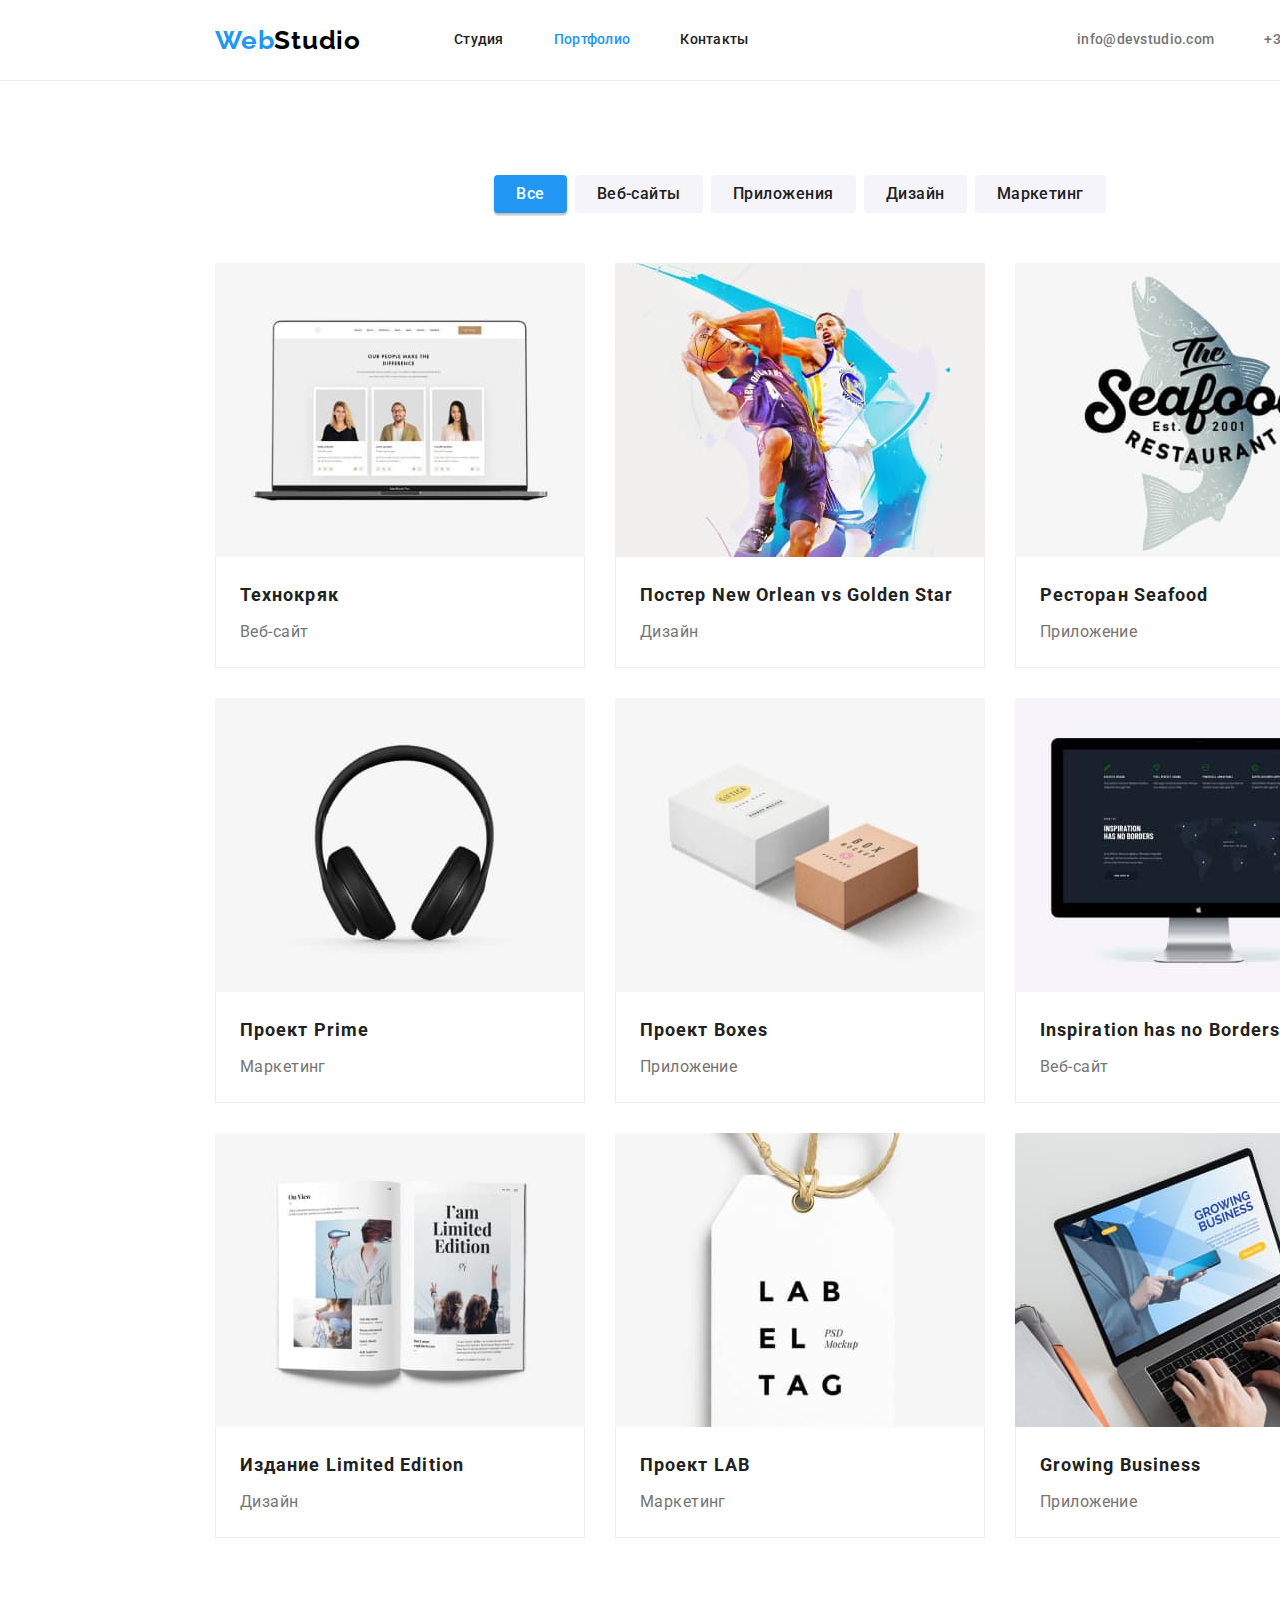
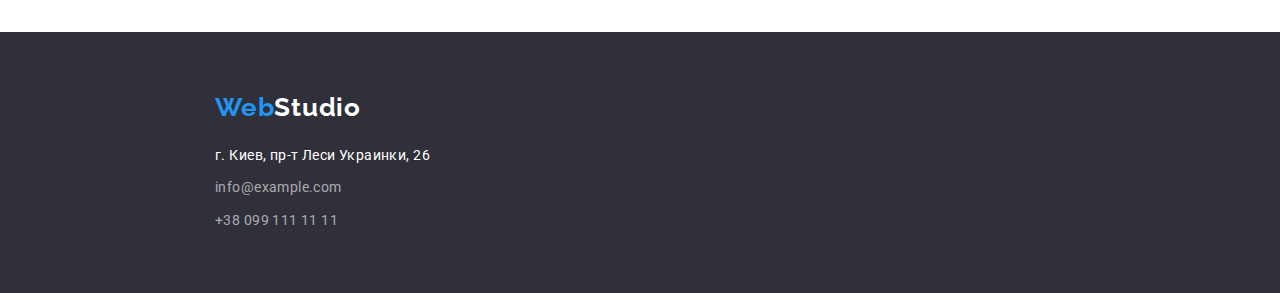
==== portfolio.html @ f5ab1e6b "додано попередні дані і свг-спрайт" ====
<!DOCTYPE html>
<html lang="ru">
<head>
    <meta charset="UTF-8">
    <meta http-equiv="X-UA-Compatible" content="IE=edge">
    <meta name="viewport" content="width=device-width, initial-scale=1.0">
    <title>Portfolio</title>
    <link rel="preconnect" href="https://fonts.googleapis.com">
    <link rel="preconnect" href="https://fonts.gstatic.com" crossorigin>
    <link href="https://fonts.googleapis.com/css2?family=Raleway:wght@700&family=Roboto:wght@400;500;700;900&display=swap"
        rel="stylesheet">
    <link rel="stylesheet" href="https://cdnjs.cloudflare.com/ajax/libs/modern-normalize/1.1.0/modern-normalize.min.css
    ">
    <link rel="stylesheet" href="./css/styles.css">
</head>
<body>
<header class="page-header">
    <div class="conteiner main-nav">
        <a href="./index.html" class="logo"><span class="web-logo">Web</span>Studio</a>
        <nav>
            <ul class="site-nav list">
                <li class="item"><a href="./index.html" class="link">Студия</a></li>
                <li class="item"><a href="./portfolio.html" class="link current">Портфолио</a></li>
                <li class="item"><a href="" class="link">Контакты</a></li>
            </ul>
        </nav>
        <ul class="contacts list">
            <li class="item"><a href="mailto:info@devstudio.com" class="link">info@devstudio.com</a></li>
            <li class="item"><a href="tel:+380961111111" class="link">+38 096 111 11 11</a></li>
        </ul>
    </div>
</header>
<main>
    <section class="example-page section">
        <div class="conteiner">
        <h1 class="main-title work">Примеры работ</h1>
        <ul class="filter list">
           <li class="filter-item"><button type="button" class="button-filter current">Все</button></li> 
            <li class="filter-item"><button type="button" class="button-filter">Веб-сайты</button></li>
            <li class="filter-item"><button type="button" class="button-filter">Приложения</button></li>
            <li class="filter-item"><button type="button" class="button-filter">Дизайн</button></li>
            <li class="filter-item"><button type="button" class="button-filter">Маркетинг</button></li>
        </ul>
        <ul class="example list">
            <li class="example-item">
                <img src="./images/portfolio1.jpg" alt="Фотография веб-сайта" width="370">
                <div class="text">
                <h2 class="work-title">Технокряк</h2>
                <p class="example-text">Веб-сайт</p>
                </div>
            </li>
            <li class="example-item">
                <img src="./images/portfolio2.jpg" alt="Два баскетболиста" width="370">
                <div class="text">
                <h2 class="work-title">Постер <span lang="en">New Orlean vs Golden Star</span></h2>
                <p class="example-text">Дизайн</p>
                </div>
            </li>
            <li class="example-item">
                <img src="./images/portfolio3.jpg" alt="Логотип ресторана" width="370">
                <div class="text">
                <h2 class="work-title">Ресторан <span lang="en">Seafood</span></h2>
                <p class="example-text">Приложение</p>
                </div>
            </li>
            <li class="example-item">
                <img src="./images/portfolio4.jpg" alt="Наушники" width="370">
                <div class="text">
                <h2 class="work-title">Проект <span lang="en">Prime</span></h2>
                <p class="example-text">Маркетинг</p>
                </div>
            </li>
            <li class="example-item">
                <img src="./images/portfolio5.jpg" alt="Две коробки" width="370">
                <div class="text">
                <h2 class="work-title">Проект <span lang="en">Boxes</span></h2>
                <p class="example-text">Приложение</p>
                </div>
            </li>
            <li class="example-item">
                <img src="./images/portfolio6.jpg" alt="Монитор" width="370">
                <div class="text">
                <h2 lang="en" class="work-title">Inspiration has no Borders</h2>
                <p class="example-text">Веб-сайт</p>
                </div>
            </li>
            <li class="example-item">
                <img src="./images/portfolio7.jpg" alt="Журнал" width="370">
                <div class="text">
                <h2 class="work-title">Издание <span lang="en">Limited Edition</span></h2>
                <p class="example-text">Дизайн</p>
                </div>
            </li>
            <li class="example-item">
                <img src="./images/portfolio8.jpg" alt="Илюстрацыя бирки" width="370">
                <div class="text">
                <h2 class="work-title">Проект <span lang="en">LAB</span></h2>
                <p class="example-text">Маркетинг</p>
                </div>
            </li>
            <li class="example-item">
                <img src="./images/portfolio9.jpg" alt="Ноутбук" width="370">
                <div class="text">
                <h2 lang="en" class="work-title">Growing Business</h2>
                <p class="example-text">Приложение</p>
                </div>
            </li>
        </ul>
        </div>
    </section>
</main>
<footer class="page-footer">
    <div class="conteiner">
        <a href="./index.html" class="logo footer"><span class="web-logo">Web</span>Studio</a>
        <address>
            <ul class="contacts-footer list">
                <li class="item"><a href="" class="link place">г. Киев, пр-т Леси Украинки, 26</a></li>
                <li class="item"><a href="mailto:info@example.com" class="link">info@example.com</a></li>
                <li class="item"><a href="tel:+380991111111" class="link">+38 099 111 11 11</a></li>
            </ul>
        </address>
    </div>
</footer>
</body>
</html>
---- css/styles.css ----
:root {
  --primary-text-color: #757575;
  --title-text-color: #212121;
  --accent-color: #2196f3;
  --accent-color-button: #188ce8;
  --background-color: #ffffff;
  --banner-color: #2f303a;
  --section-color: #f5f4fa;
  --footer-color: #2f303a;
  --logo-color: #000000;
  --footer-contacts-color: rgba(255, 255, 255, 0.6);
  --boder-color: #ECECEC;
  --boder-color-portfolio: #EEEEEE;
  --boder-shadow: 0px 1px 3px rgba(0, 0, 0, 0.12), 0px 1px 1px rgba(0, 0, 0, 0.14), 0px 2px 1px rgba(0, 0, 0, 0.2);
}

/* стиль сторінки */
body {
  width: 1600px;
  background-color: var(--background-color);
  color: var(--primary-text-color);
  font-family: Roboto, sans-serif;
  font-size: 14px;
  line-height: 1.71;
  letter-spacing: 0.03em;
}

.conteiner {
  width: 1200px;
  padding-left: 15px;
  padding-right: 15px;
  margin: 0 auto;
}

.section{
  padding-top: 94px;
  padding-bottom: 94px;
}

.work.section {
  padding-top: 0;
  padding-bottom: 94px;
} 

/* логотип */
.logo {
  padding-top: 24px;
  padding-bottom: 24px;

  color: var(--logo-color);
  font-family: Raleway, sans-serif;
  font-weight: bold;
  font-size: 26px;
  line-height: 1.19;
  letter-spacing: 0.03em;
  text-decoration: none;
}

.web-logo {
  color: var(--accent-color);
}
.logo.footer {
  margin-bottom: 20px;
  padding: 0;
  color: var(--background-color);
}

/* списки */
.list {
  padding: 0;
  margin: 0;
  list-style: none;
}

/* Хеддер  */

.page-header{
   border-bottom: 1px solid var(--boder-color); 
}

/* навігація, контакти */
.main-nav{
  display: flex;
  align-items: center;
  
}

.site-nav .link,
.contacts .link {
  font-family: Roboto, sans-serif;
  font-weight: 500;
  font-size: 14px;
  line-height: 1.14;
  letter-spacing: 0.02em;
  text-decoration: none;
}

.site-nav{
  display: flex;
  margin-left: 93px;
}

.site-nav .item:not(:last-child){
  margin-right: 50px;
}

.site-nav .link {
  display: block;
  padding-top: 32px;
  padding-bottom: 32px;  

  color: var(--title-text-color);
}
.site-nav .current {
  color: var(--accent-color);
}

.contacts{
  display: flex;
  margin-left: auto;
}

.contacts .item:not(:last-child){
  margin-right: 50px;
}

.contacts .link {
  display: block;
  padding-top: 32px;
  padding-bottom: 32px;  

  color: var(--primary-text-color); 
}

.site-nav .link:hover,
.site-nav .link:focus,
.contacts .link:hover,
.contacts .link:focus,
.contacts-footer .link:hover,
.contacts-footer .link:focus {
  color: var(--accent-color);
}

/* головна частина */
.main-part {
padding-top: 200px;
padding-bottom: 200px;
background-color: var(--banner-color); 
}
.main-title {
  margin-top: 0;
  margin-bottom: 30px;
  color: var(--background-color);
  font-weight: 900;
  font-size: 44px;
  line-height: 1.36;
  text-align: center;
  letter-spacing: 0.06em;
  text-transform: uppercase;
}
.main-button {
  border: 0;
  border-radius: 4px;
  padding: 10px 32px;
  min-width: 200px;
  margin-left: auto;
  margin-right: auto;

  background-color: var(--accent-color);
  color: var(--background-color);
  font-family: Roboto, sans-serif;
  font-weight: bold;
  font-size: 16px;
  line-height: 1.87;
  display: flex;
  align-items: center;
  text-align: center;
  letter-spacing: 0.06em;
  box-shadow: 0px 4px 4px rgba(0, 0, 0, 0.15);
  cursor: pointer;
}

.main-button:hover,
.main-button:focus {
  background-color: var(--accent-color-button);
}

/* Секції - фон,текст */
.specifics-list{
  display: flex;
}

.specifics-item{
  width: 270px;
}

.specifics-item:not(:last-child){
  margin-right: 30px;
} 

.title {
  margin-top: 0;
  margin-bottom: 50px;
  color: var(--title-text-color);
  font-weight: bold;
  font-size: 36px;
  line-height: 1.17;
  text-align: center;
}
.title.hide{
  display: none;
}

.specifics-item .title-item {
  margin-top: 0;
  margin-bottom: 10px;
  color: var(--title-text-color);
  font-weight: bold;
  font-size: 14px;
  line-height: 1.14;
  text-transform: uppercase;
}
.specifics-item p{
  margin-top: 0;
  margin-bottom: 0;
}

/* чим займаємося */
.list.work-list{
  display: flex;
  margin-top: 50px;
}

.work-list .item:not(:last-child){
  margin-right: 30px;
}

/* Наша команда */
.workers {
  background-color: var(--section-color);
}

.list.workers-list{
  display: flex;
}

.workers-item:not(:last-child){
  margin-right: 30px;
}

img{
  display: block;
  max-width: 100%;
  height: auto;
}

.card{
  
  box-shadow: var(--boder-shadow);
  border-radius: 0px 0px 4px 4px;
  overflow: hidden;
}

.card-content{
  padding-top: 30px;
  padding-bottom: 30px;

  background-color: var(--background-color);
}

.workers-item .title-item {
  margin-bottom: 10px;
  margin-top: 0;
  color: var(--title-text-color);
  font-weight: 500;
  font-size: 16px;
  line-height: 1.19;
  text-align: center;
}

.workers-item .profession {
  margin-top: 0;
  margin-bottom: 0px;

  font-size: 16px;
  line-height: 1.19;
  text-align: center;
}

/* футер */
.page-footer {
  background-color: var(--footer-color);
  padding-top: 60px;
  padding-bottom: 60px;
}

.contacts-footer{
  display: flex;
  flex-direction: column;
  margin-top: 20px;
}

.contacts-footer .item:not(:last-child){
  margin-bottom: 9px;
}

.contacts-footer .link {
  color: var(--footer-contacts-color);
  font-style: normal;
  font-size: 14px;
  line-height: 1.71;
  letter-spacing: 0.03em;
  text-decoration: none;
}

.contacts-footer .place {
  color: var(--background-color);
  text-decoration: none;
}

/* Сторінка ПОРТФОЛІО */

/* фільтр */
.filter.list{
  display: flex;
  justify-content: center;
  margin-bottom: 50px;
}

.filter-item:not(:last-child){
  margin-right: 8px;
}

.main-title.work{
  color: var(--title-text-color);
  margin-bottom: 0;

  display: none;
}
.filter {
  list-style: none;
}
.button-filter {
  padding: 6px 22px;
  color: var(--title-text-color);
  background-color: var(--section-color);
  font-family: Roboto, sans-serif;
  font-weight: 500;
  font-size: 16px;
  line-height: 1.62;
  text-align: center;
  letter-spacing: 0.03em;
  cursor: pointer;
  border-radius: 4px;
  border: 0;
}

.button-filter:hover,
.button-filter:focus,
.button-filter.current {
  background-color: var(--accent-color);
  color: var(--background-color);
  box-shadow: 0px 3px 1px rgba(0, 0, 0, 0.1), 0px 1px 2px rgba(0, 0, 0, 0.08), 0px 2px 2px rgba(0, 0, 0, 0.12);
}

/* роботи */
  .example.list{
    display: flex;
    flex-wrap: wrap;
  }

  .example-item{
    width: 370px;
    margin-right: 30px;
    margin-bottom: 30px;    
  }

  .example-item:nth-child(3n){
    margin-right: 0;
  }

  .example-item:nth-last-child(-n + 3){
    margin-bottom: 0;
  }

  .text{
    background-color: var(--background-color);
    padding: 20px 24px;

    border-bottom: 1px solid var(--boder-color-portfolio);
    border-left: 1px solid var(--boder-color-portfolio);
    border-right: 1px solid var(--boder-color-portfolio);
  }

  .example-text{
  margin-top: 0;
  margin-bottom: 0;

  font-size: 16px;
  line-height: 1.87;}


.work-title {
  margin-top: 0;
  margin-bottom: 4px;
  color: var(--title-text-color);
  font-weight: bold;
  font-size: 18px;
  line-height: 2;
  letter-spacing: 0.06em;
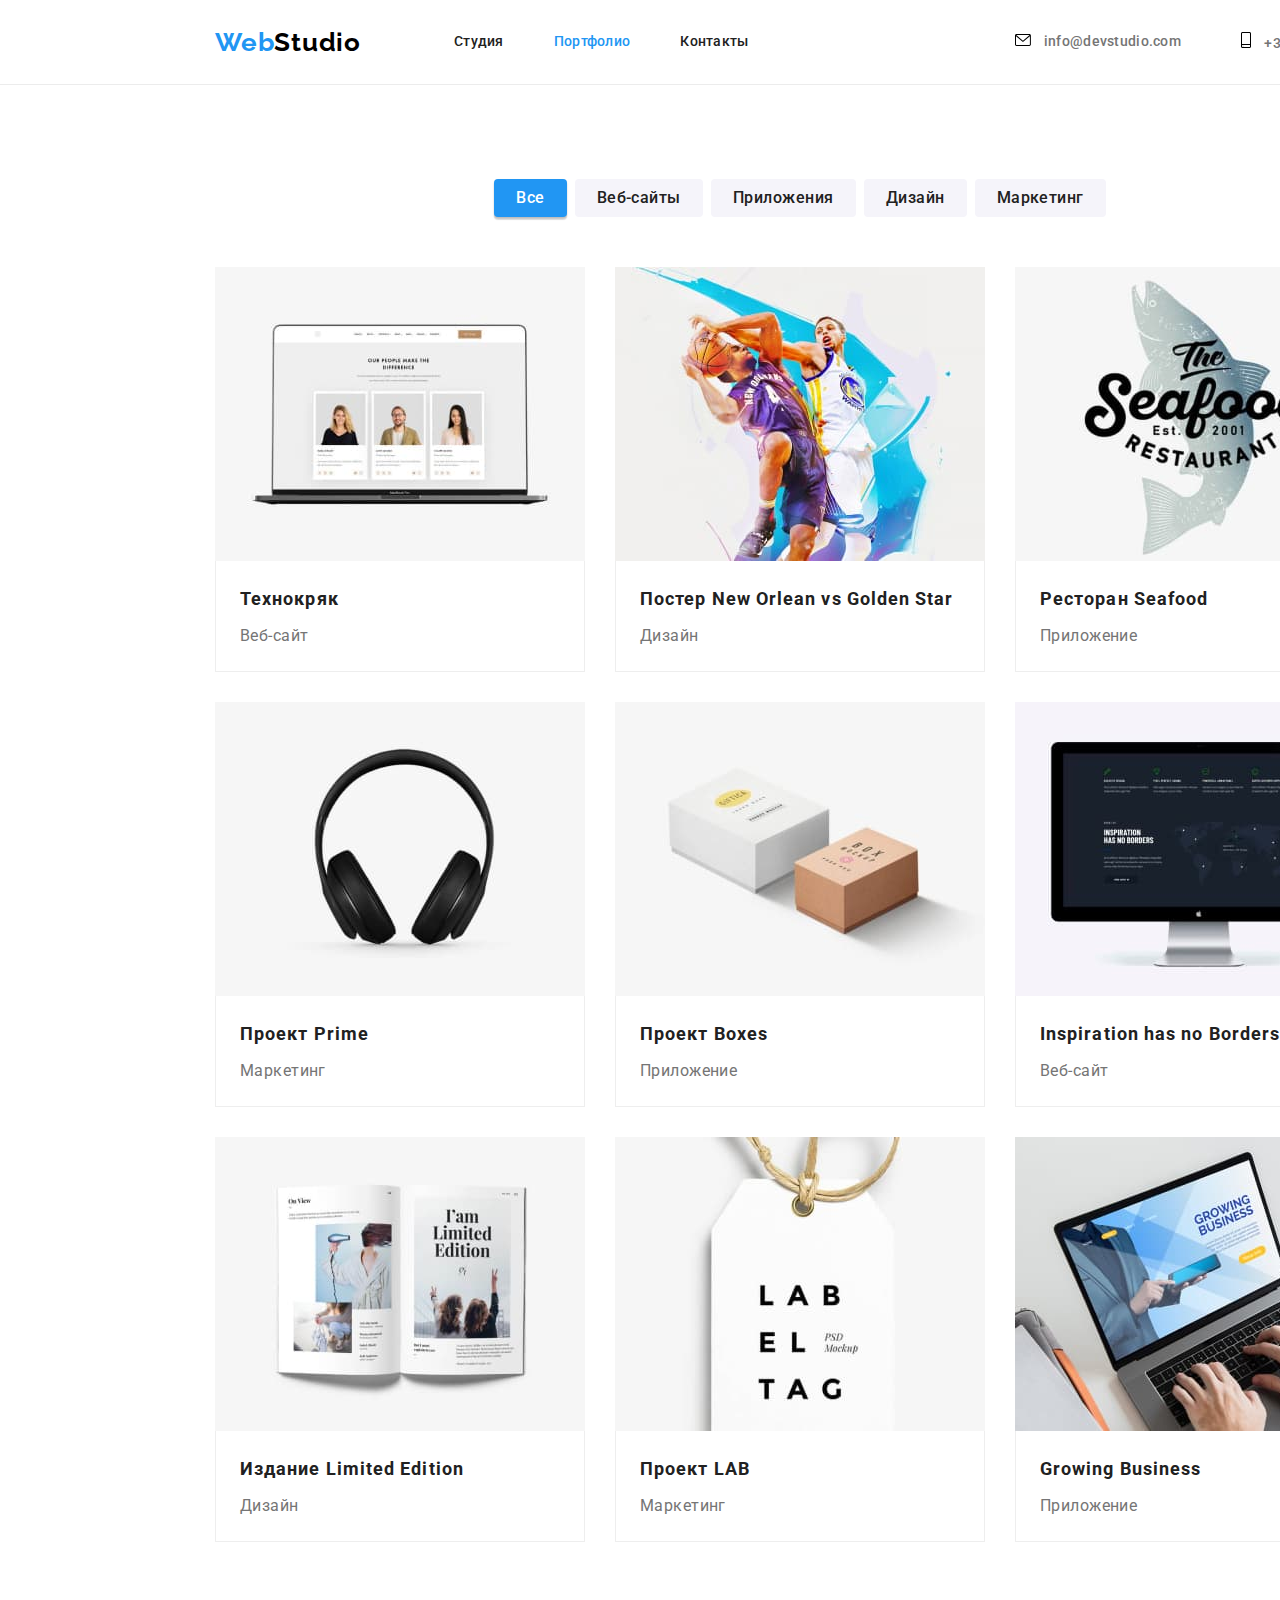
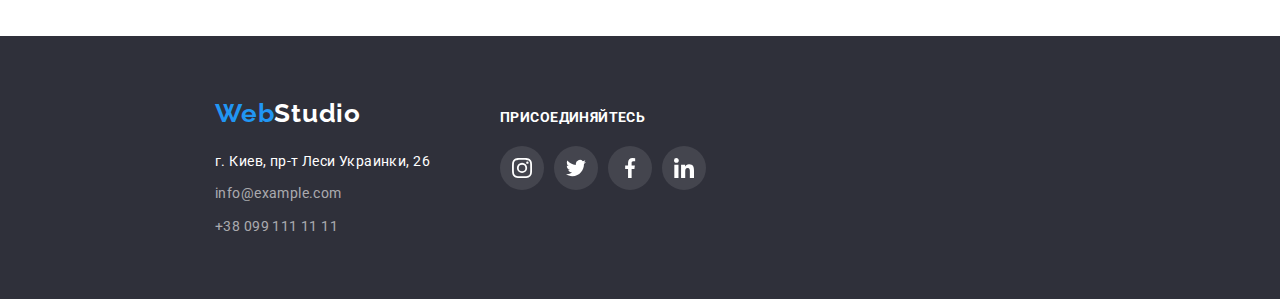
==== commit 2e2e81e2: "Завершено сторінку студія" ====
--- a/portfolio.html
+++ b/portfolio.html
@@ -25,8 +25,18 @@
             </ul>
         </nav>
         <ul class="contacts list">
-            <li class="item"><a href="mailto:info@devstudio.com" class="link">info@devstudio.com</a></li>
-            <li class="item"><a href="tel:+380961111111" class="link">+38 096 111 11 11</a></li>
+            <li class="item">
+                <a href="mailto:info@devstudio.com" class="link"><svg class="envelope">
+                        <use href="./images/symbol-defs.svg#icon-envelope"></use>
+                    </svg>
+                    info@devstudio.com</a>
+            </li>
+            <li class="item"><a href="tel:+380961111111" class="link">
+                    <svg class="smartphone">
+                        <use href="./images/symbol-defs.svg#icon-smartphone"></use>
+                    </svg>
+                    +38 096 111 11 11</a>
+            </li>
         </ul>
     </div>
 </header>
@@ -110,15 +120,50 @@
     </section>
 </main>
 <footer class="page-footer">
-    <div class="conteiner">
-        <a href="./index.html" class="logo footer"><span class="web-logo">Web</span>Studio</a>
-        <address>
-            <ul class="contacts-footer list">
-                <li class="item"><a href="" class="link place">г. Киев, пр-т Леси Украинки, 26</a></li>
-                <li class="item"><a href="mailto:info@example.com" class="link">info@example.com</a></li>
-                <li class="item"><a href="tel:+380991111111" class="link">+38 099 111 11 11</a></li>
+    <div class="conteiner footer">
+        <div class="adress-footer">
+            <a href="./index.html" class="logo footer"><span class="web-logo">Web</span>Studio</a>
+            <address>
+                <ul class="contacts-footer list">
+                    <li class="item"><a href="" class="link place">г. Киев, пр-т Леси Украинки, 26</a></li>
+                    <li class="item"><a href="mailto:info@example.com" class="link">info@example.com</a></li>
+                    <li class="item"><a href="tel:+380991111111" class="link">+38 099 111 11 11</a></li>
+                </ul>
+            </address>
+        </div>
+        <div class="site-footer">
+            <h3 class="title-item footer">присоединяйтесь</h3>
+            <ul class="list site-list">
+                <li class="site-item footer">
+                    <a href="" class="link">
+                        <svg class="icon-site footer">
+                            <use href="./images/symbol-defs.svg#icon-instagram"></use>
+                        </svg>
+                    </a>
+                </li>
+                <li class="site-item footer">
+                    <a href="" class="link">
+                        <svg class="icon-site footer">
+                            <use href="./images/symbol-defs.svg#icon-twitter"></use>
+                        </svg>
+                    </a>
+                </li>
+                <li class="site-item footer">
+                    <a href="" class="link">
+                        <svg class="icon-site footer">
+                            <use href="./images/symbol-defs.svg#icon-facebook"></use>
+                        </svg>
+                    </a>
+                </li>
+                <li class="site-item footer">
+                    <a href="" class="link">
+                        <svg class="icon-site footer">
+                            <use href="./images/symbol-defs.svg#icon-linkedin"></use>
+                        </svg>
+                    </a>
+                </li>
             </ul>
-        </address>
+        </div>
     </div>
 </footer>
 </body>
--- a/css/styles.css
+++ b/css/styles.css
@@ -4,13 +4,14 @@
   --accent-color: #2196f3;
   --accent-color-button: #188ce8;
   --background-color: #ffffff;
-  --banner-color: #2f303a;
+  --banner-color: #C4C4C4;
   --section-color: #f5f4fa;
   --footer-color: #2f303a;
   --logo-color: #000000;
   --footer-contacts-color: rgba(255, 255, 255, 0.6);
   --boder-color: #ECECEC;
   --boder-color-portfolio: #EEEEEE;
+  --site-icon-color: #AFB1B8;
   --boder-shadow: 0px 1px 3px rgba(0, 0, 0, 0.12), 0px 1px 1px rgba(0, 0, 0, 0.14), 0px 2px 1px rgba(0, 0, 0, 0.2);
 }
 
@@ -118,6 +119,7 @@
 .contacts{
   display: flex;
   margin-left: auto;
+  align-items: center;
 }
 
 .contacts .item:not(:last-child){
@@ -127,26 +129,56 @@
 .contacts .link {
   display: block;
   padding-top: 32px;
-  padding-bottom: 32px;  
+  padding-bottom: 32px;
+  margin-left: 10px; 
 
   color: var(--primary-text-color); 
 }
+
+
+.envelope{
+  width: 16px;
+  height: 12px;
+  margin-right: 10px;
+
+}
+
+.smartphone{
+  width: 10px;
+  height: 16px;
+  margin-right: 10px;
+}
+
 
 .site-nav .link:hover,
 .site-nav .link:focus,
 .contacts .link:hover,
-.contacts .link:focus,
+.contacts .link:focus, 
 .contacts-footer .link:hover,
 .contacts-footer .link:focus {
   color: var(--accent-color);
+  fill: var(--accent-color);
 }
 
 /* головна частина */
 .main-part {
+max-width: 1600px;
+height: 600px;
+margin-left: auto;
+margin-right: auto;
 padding-top: 200px;
 padding-bottom: 200px;
-background-color: var(--banner-color); 
-}
+background-image: linear-gradient(to right,
+rgba(47, 48, 58, 0.4),
+rgba(47, 48, 58, 0.4)
+),
+url("../images/baner.jpg");
+background-repeat: no-repeat;
+background-position:center;
+background-size: cover;
+background-color: var(--banner-color);
+}
+
 .main-title {
   margin-top: 0;
   margin-bottom: 30px;
@@ -198,6 +230,22 @@
   margin-right: 30px;
 } 
 
+.specifics-icon{
+  display: flex;
+  align-items: center;
+  justify-content: center;
+  width: 270px;
+  height: 120px;
+  margin-bottom: 30px; 
+
+  background: var(--section-color);
+  border-radius: 4px;
+}
+.icon{
+  width: 70px;
+  height: 70px;
+}
+
 .title {
   margin-top: 0;
   margin-bottom: 50px;
@@ -280,14 +328,90 @@
 
 .workers-item .profession {
   margin-top: 0;
-  margin-bottom: 0px;
+  margin-bottom: 16px;
 
   font-size: 16px;
   line-height: 1.19;
   text-align: center;
 }
 
-/* футер */
+.site-list{
+  display: flex;
+  align-items: center;
+  justify-content: center;
+}
+
+
+.site-item:not(:last-child){
+  margin-right: 10px;
+}
+
+.icon-site{
+  width: 20px;
+  height: 20px;
+  fill: currentColor;
+}
+
+.site-item .link{
+  display: flex;
+  align-items: center;
+  justify-content: center;
+  width: 44px;
+  height: 44px;
+  border-radius: 50%;
+  color: var(--site-icon-color);
+  background-color: var(--background-color);
+}
+
+.site-item .link:hover,
+.site-item .link:focus{
+  background-color: var(--accent-color);
+  color: var(--background-color);
+}
+
+/* наші клієнти */
+.clients.section{
+  padding-top: 86px;
+}
+
+.clients-list{
+  display: flex;
+  align-items: center;
+  justify-content: center;
+}
+
+.clients-item .link{
+  display: flex;
+  align-items: center;
+  justify-content: center;
+  width: 170px;
+  height: 92px;
+  color: var(--site-icon-color);
+  border: 1px solid var(--site-icon-color);
+  border-radius: 4px;
+}
+.clients-item:not(:last-child){
+  margin-right: 30px;
+}
+
+.icon-client{
+  width: 106px;
+  height: 60px;
+  fill: currentColor;
+}
+
+.clients-item .link:hover,
+.clients-item .link:focus{
+  border-color: var(--accent-color);
+  color: var(--accent-color);
+}
+
+
+/* футер */ 
+.conteiner.footer{
+  display: flex;
+ align-items: baseline;
+}
 .page-footer {
   background-color: var(--footer-color);
   padding-top: 60px;
@@ -298,6 +422,8 @@
   display: flex;
   flex-direction: column;
   margin-top: 20px;
+  
+
 }
 
 .contacts-footer .item:not(:last-child){
@@ -317,6 +443,50 @@
   color: var(--background-color);
   text-decoration: none;
 }
+
+
+/* іконки сайтів футер */
+
+.site-footer{
+  display: flex;
+  flex-direction: column;
+  align-items: flex-start;
+  justify-content: center;
+  margin-left: 70px;
+
+
+}
+
+.title-item.footer{
+  font-size: 14px;
+  line-height: 1.14;
+  text-transform: uppercase;
+  color: var(--background-color);
+  margin-bottom: 20px;
+
+}
+
+
+.icon-site.footer{
+  fill: var(--background-color);
+}
+
+.site-item.footer .link{
+  display: flex;
+  align-items: center;
+  justify-content: center;
+  width: 44px;
+  height: 44px;
+  border-radius: 50%;
+  background-color: rgba(255, 255, 255, 0.1);;
+}
+
+.site-item.footer .link:hover,
+.site-item.footer .link:focus{
+  background-color: var(--accent-color);
+}
+
+
 
 /* Сторінка ПОРТФОЛІО */
 
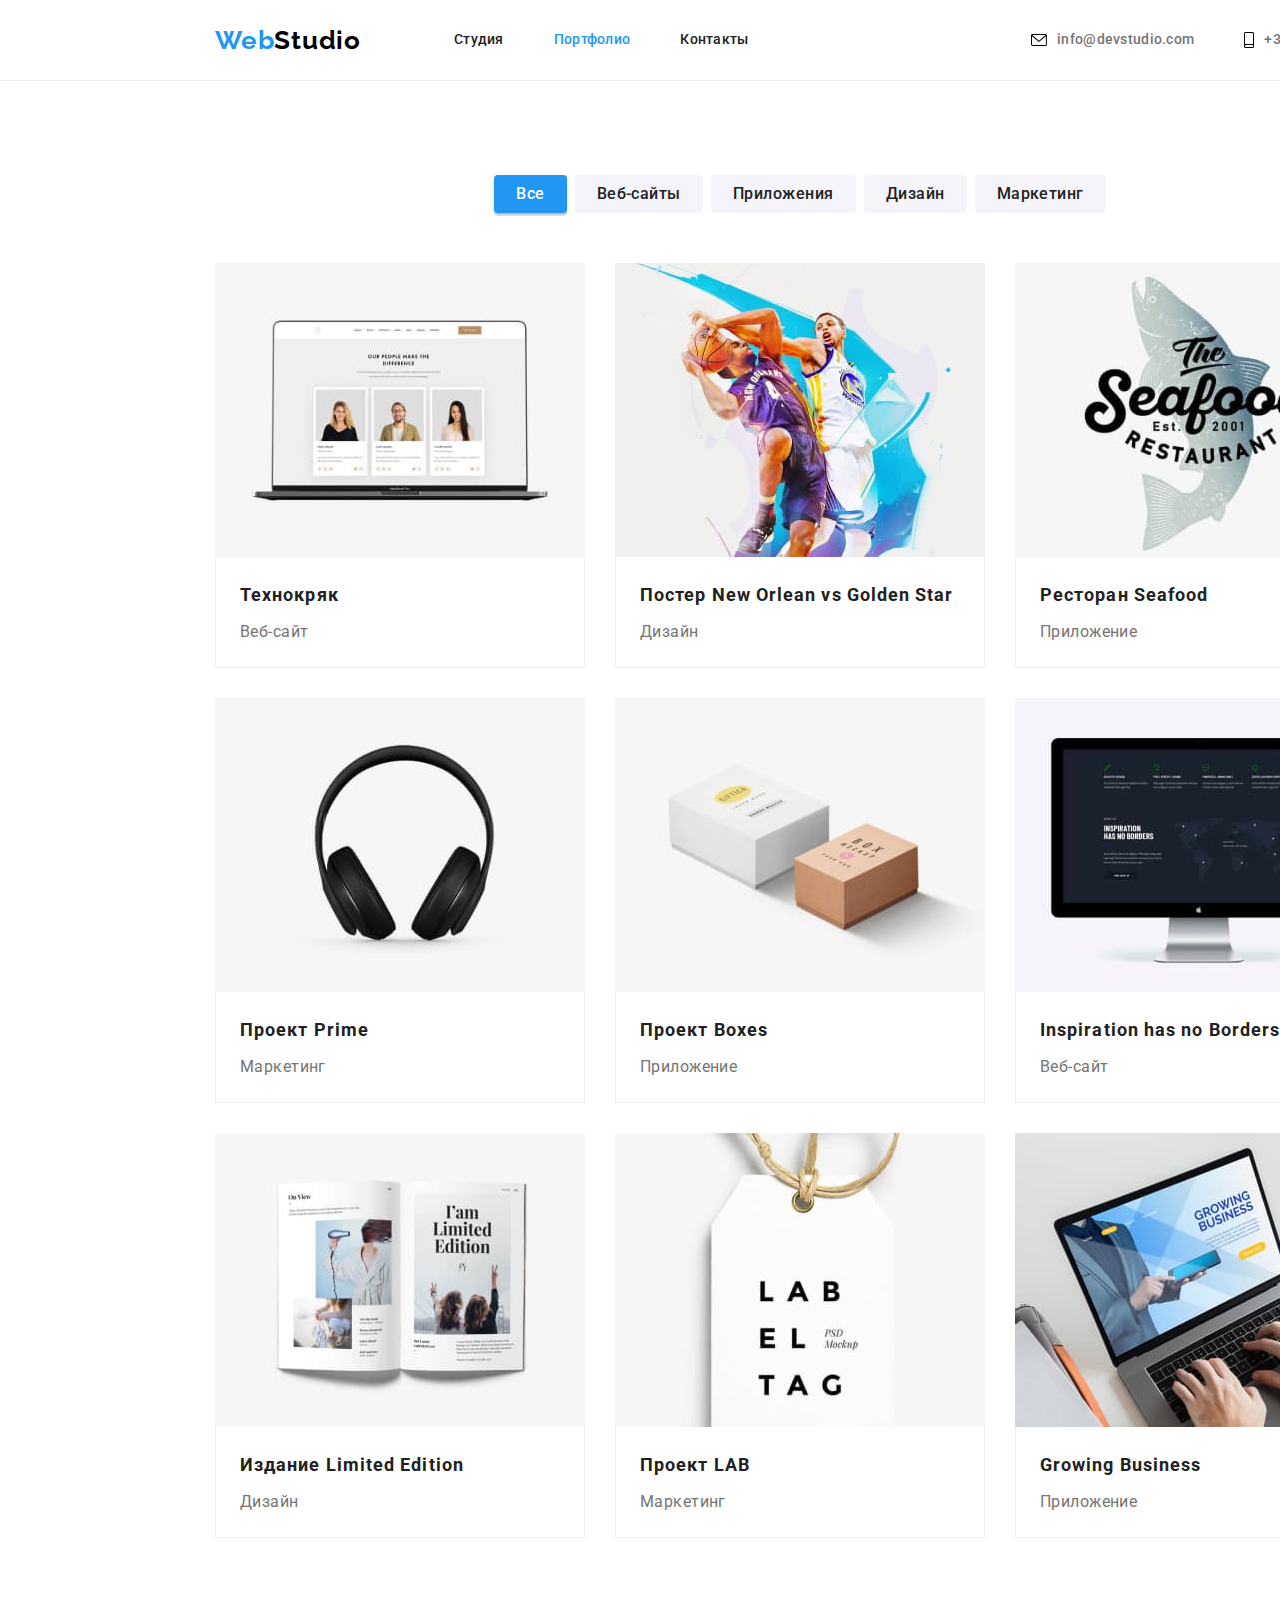
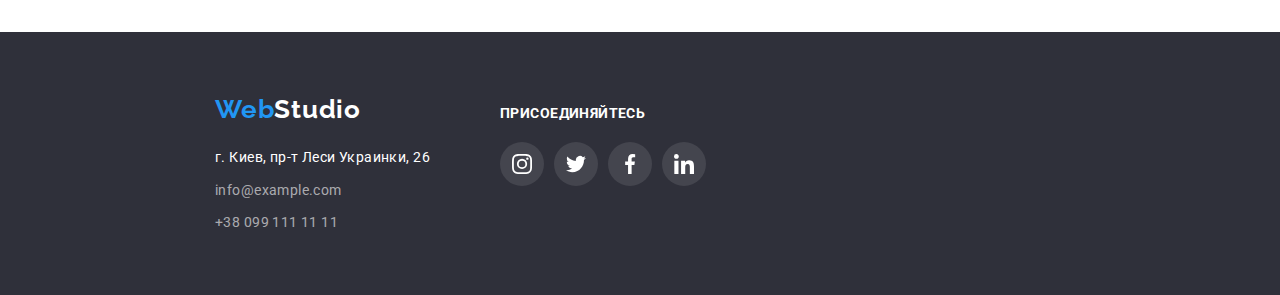
==== commit a1aa830b: "Додано редагування" ====
--- a/portfolio.html
+++ b/portfolio.html
@@ -53,6 +53,7 @@
         </ul>
         <ul class="example list">
             <li class="example-item">
+                <a href=""></a>
                 <img src="./images/portfolio1.jpg" alt="Фотография веб-сайта" width="370">
                 <div class="text">
                 <h2 class="work-title">Технокряк</h2>
--- a/css/styles.css
+++ b/css/styles.css
@@ -127,11 +127,12 @@
 }
 
 .contacts .link {
-  display: block;
+  display: flex;
+  justify-content: center;
+  align-items: center;
   padding-top: 32px;
   padding-bottom: 32px;
-  margin-left: 10px; 
-
+  
   color: var(--primary-text-color); 
 }
 
@@ -310,8 +311,8 @@
 }
 
 .card-content{
-  padding-top: 30px;
-  padding-bottom: 30px;
+  padding: 30px 32px;
+  
 
   background-color: var(--background-color);
 }
@@ -448,10 +449,7 @@
 /* іконки сайтів футер */
 
 .site-footer{
-  display: flex;
-  flex-direction: column;
   align-items: flex-start;
-  justify-content: center;
   margin-left: 70px;
 
 
@@ -478,7 +476,7 @@
   width: 44px;
   height: 44px;
   border-radius: 50%;
-  background-color: rgba(255, 255, 255, 0.1);;
+  background-color: rgba(255, 255, 255, 0.1);
 }
 
 .site-item.footer .link:hover,
@@ -545,6 +543,12 @@
     margin-bottom: 30px;    
   }
 
+  .example-item:hover,
+  .example-item:focus{
+    box-shadow: 0px 1px 1px rgba(0, 0, 0, 0.12), 0px 4px 4px rgba(0, 0, 0, 0.06), 1px 4px 6px rgba(0, 0, 0, 0.16);
+
+  }
+
   .example-item:nth-child(3n){
     margin-right: 0;
   }
@@ -578,6 +582,8 @@
   font-size: 18px;
   line-height: 2;
   letter-spacing: 0.06em;
+
+
   
 
 
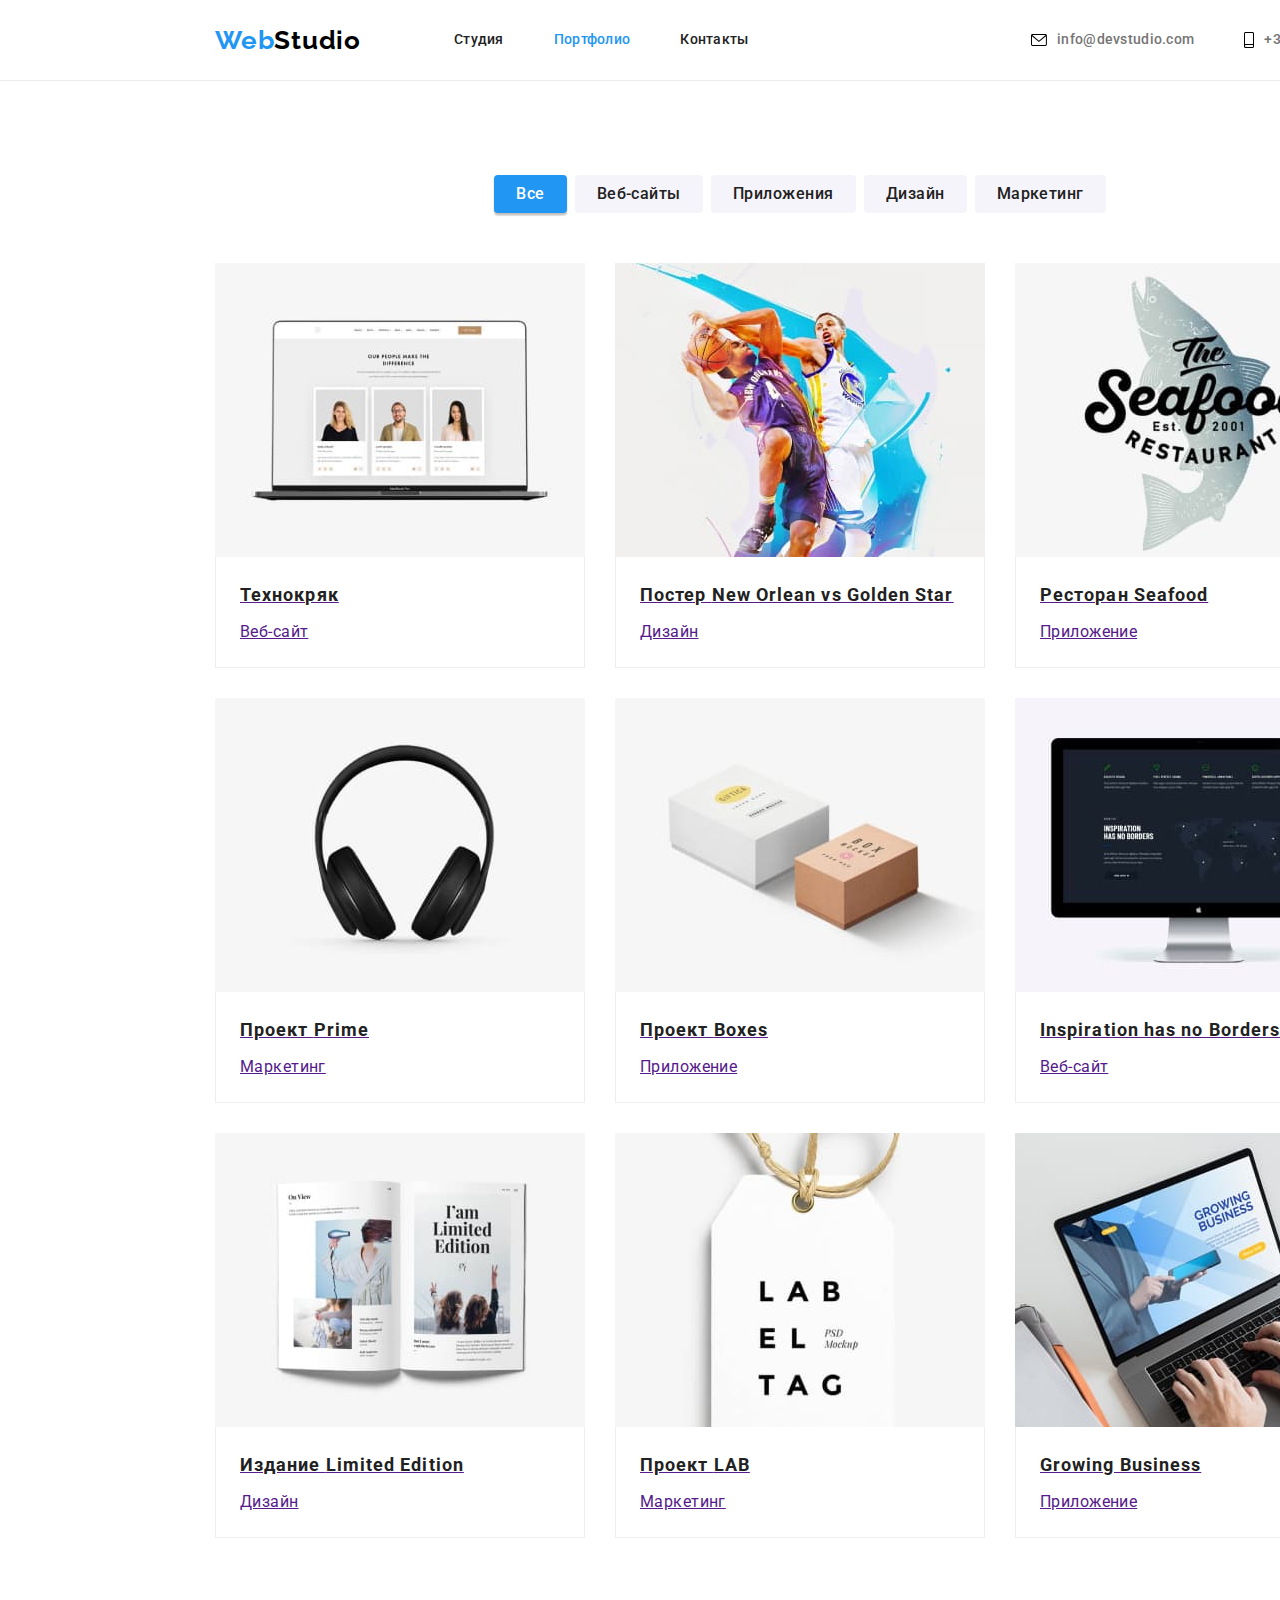
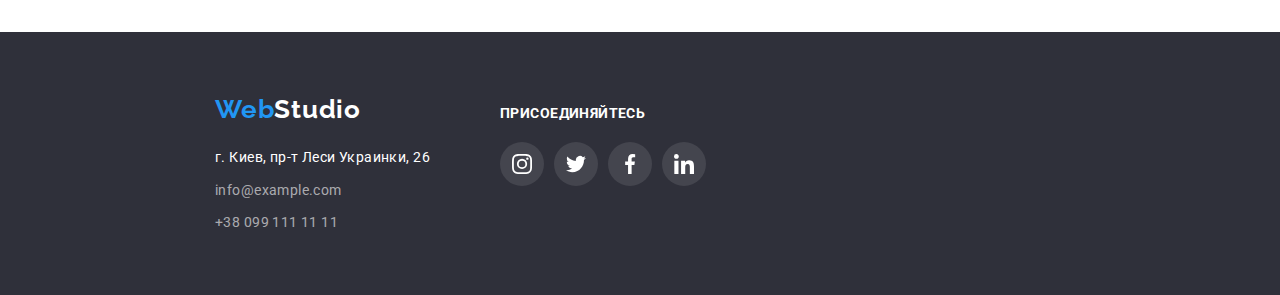
==== commit 753c3e5b: "Остаточні коригування" ====
--- a/portfolio.html
+++ b/portfolio.html
@@ -43,7 +43,7 @@
 <main>
     <section class="example-page section">
         <div class="conteiner">
-        <h1 class="main-title work">Примеры работ</h1>
+        <h1 class="main-title work visually-hidden">Примеры работ</h1>
         <ul class="filter list">
            <li class="filter-item"><button type="button" class="button-filter current">Все</button></li> 
             <li class="filter-item"><button type="button" class="button-filter">Веб-сайты</button></li>
@@ -53,68 +53,76 @@
         </ul>
         <ul class="example list">
             <li class="example-item">
-                <a href=""></a>
-                <img src="./images/portfolio1.jpg" alt="Фотография веб-сайта" width="370">
-                <div class="text">
-                <h2 class="work-title">Технокряк</h2>
-                <p class="example-text">Веб-сайт</p>
-                </div>
+                <a href="" class="example-link"><img src="./images/portfolio1.jpg" alt="Фотография веб-сайта" width="370">
+                    <div class="text">
+                        <h2 class="work-title">Технокряк</h2>
+                        <p class="example-text">Веб-сайт</p>
+                    </div>
+                </a>
             </li>
             <li class="example-item">
-                <img src="./images/portfolio2.jpg" alt="Два баскетболиста" width="370">
-                <div class="text">
-                <h2 class="work-title">Постер <span lang="en">New Orlean vs Golden Star</span></h2>
-                <p class="example-text">Дизайн</p>
-                </div>
+                <a href="" class="example-link"><img src="./images/portfolio2.jpg" alt="Два баскетболиста" width="370">
+                    <div class="text">
+                        <h2 class="work-title">Постер <span lang="en">New Orlean vs Golden Star</span></h2>
+                        <p class="example-text">Дизайн</p>
+                    </div>
+                </a>         
             </li>
             <li class="example-item">
-                <img src="./images/portfolio3.jpg" alt="Логотип ресторана" width="370">
-                <div class="text">
-                <h2 class="work-title">Ресторан <span lang="en">Seafood</span></h2>
-                <p class="example-text">Приложение</p>
-                </div>
+                <a href="" class="example-link"><img src="./images/portfolio3.jpg" alt="Логотип ресторана" width="370">
+                    <div class="text">
+                        <h2 class="work-title">Ресторан <span lang="en">Seafood</span></h2>
+                        <p class="example-text">Приложение</p>
+                    </div>
+                </a>   
             </li>
             <li class="example-item">
-                <img src="./images/portfolio4.jpg" alt="Наушники" width="370">
-                <div class="text">
-                <h2 class="work-title">Проект <span lang="en">Prime</span></h2>
-                <p class="example-text">Маркетинг</p>
-                </div>
+                <a href="" class="example-link"><img src="./images/portfolio4.jpg" alt="Наушники" width="370">
+                    <div class="text">
+                        <h2 class="work-title">Проект <span lang="en">Prime</span></h2>
+                        <p class="example-text">Маркетинг</p>
+                    </div>
+                </a>
             </li>
             <li class="example-item">
-                <img src="./images/portfolio5.jpg" alt="Две коробки" width="370">
-                <div class="text">
-                <h2 class="work-title">Проект <span lang="en">Boxes</span></h2>
-                <p class="example-text">Приложение</p>
-                </div>
+                <a href="" class="example-link"><img src="./images/portfolio5.jpg" alt="Две коробки" width="370">
+                    <div class="text">
+                        <h2 class="work-title">Проект <span lang="en">Boxes</span></h2>
+                        <p class="example-text">Приложение</p>
+                    </div>
+                </a>
             </li>
             <li class="example-item">
-                <img src="./images/portfolio6.jpg" alt="Монитор" width="370">
-                <div class="text">
-                <h2 lang="en" class="work-title">Inspiration has no Borders</h2>
-                <p class="example-text">Веб-сайт</p>
-                </div>
+                <a href="" class="example-link"><img src="./images/portfolio6.jpg" alt="Монитор" width="370">
+                    <div class="text">
+                         <h2 lang="en" class="work-title">Inspiration has no Borders</h2>
+                         <p class="example-text">Веб-сайт</p>
+                    </div>
+                </a> 
             </li>
             <li class="example-item">
-                <img src="./images/portfolio7.jpg" alt="Журнал" width="370">
-                <div class="text">
-                <h2 class="work-title">Издание <span lang="en">Limited Edition</span></h2>
-                <p class="example-text">Дизайн</p>
-                </div>
+                <a href="" class="example-link"><img src="./images/portfolio7.jpg" alt="Журнал" width="370">
+                    <div class="text">
+                        <h2 class="work-title">Издание <span lang="en">Limited Edition</span></h2>
+                        <p class="example-text">Дизайн</p>
+                    </div>
+                </a>
             </li>
             <li class="example-item">
-                <img src="./images/portfolio8.jpg" alt="Илюстрацыя бирки" width="370">
+                <a href="" class="example-link"><img src="./images/portfolio8.jpg" alt="Илюстрацыя бирки" width="370">
                 <div class="text">
-                <h2 class="work-title">Проект <span lang="en">LAB</span></h2>
-                <p class="example-text">Маркетинг</p>
+                    <h2 class="work-title">Проект <span lang="en">LAB</span></h2>
+                    <p class="example-text">Маркетинг</p>
                 </div>
+            </a>   
             </li>
             <li class="example-item">
-                <img src="./images/portfolio9.jpg" alt="Ноутбук" width="370">
-                <div class="text">
-                <h2 lang="en" class="work-title">Growing Business</h2>
-                <p class="example-text">Приложение</p>
-                </div>
+                <a href="" class="example-link" class="example-link"><img src="./images/portfolio9.jpg" alt="Ноутбук" width="370">
+                    <div class="text">
+                        <h2 lang="en" class="work-title">Growing Business</h2>
+                        <p class="example-text">Приложение</p>
+                    </div>
+                </a>   
             </li>
         </ul>
         </div>
--- a/css/styles.css
+++ b/css/styles.css
@@ -43,6 +43,19 @@
   padding-bottom: 94px;
 } 
 
+.visually-hidden {
+  position: absolute;
+  white-space: nowrap;
+  width: 1px;
+  height: 1px;
+  overflow: hidden;
+  border: 0;
+  padding: 0;
+  clip: rect(0 0 0 0);
+  clip-path: inset(50%);
+  margin: -1px;
+}
+
 /* логотип */
 .logo {
   padding-top: 24px;
@@ -173,7 +186,7 @@
 rgba(47, 48, 58, 0.4),
 rgba(47, 48, 58, 0.4)
 ),
-url("../images/baner.jpg");
+url("../images/banner.jpg");
 background-repeat: no-repeat;
 background-position:center;
 background-size: cover;
@@ -256,9 +269,6 @@
   line-height: 1.17;
   text-align: center;
 }
-.title.hide{
-  display: none;
-}
 
 .specifics-item .title-item {
   margin-top: 0;
@@ -499,12 +509,6 @@
   margin-right: 8px;
 }
 
-.main-title.work{
-  color: var(--title-text-color);
-  margin-bottom: 0;
-
-  display: none;
-}
 .filter {
   list-style: none;
 }
